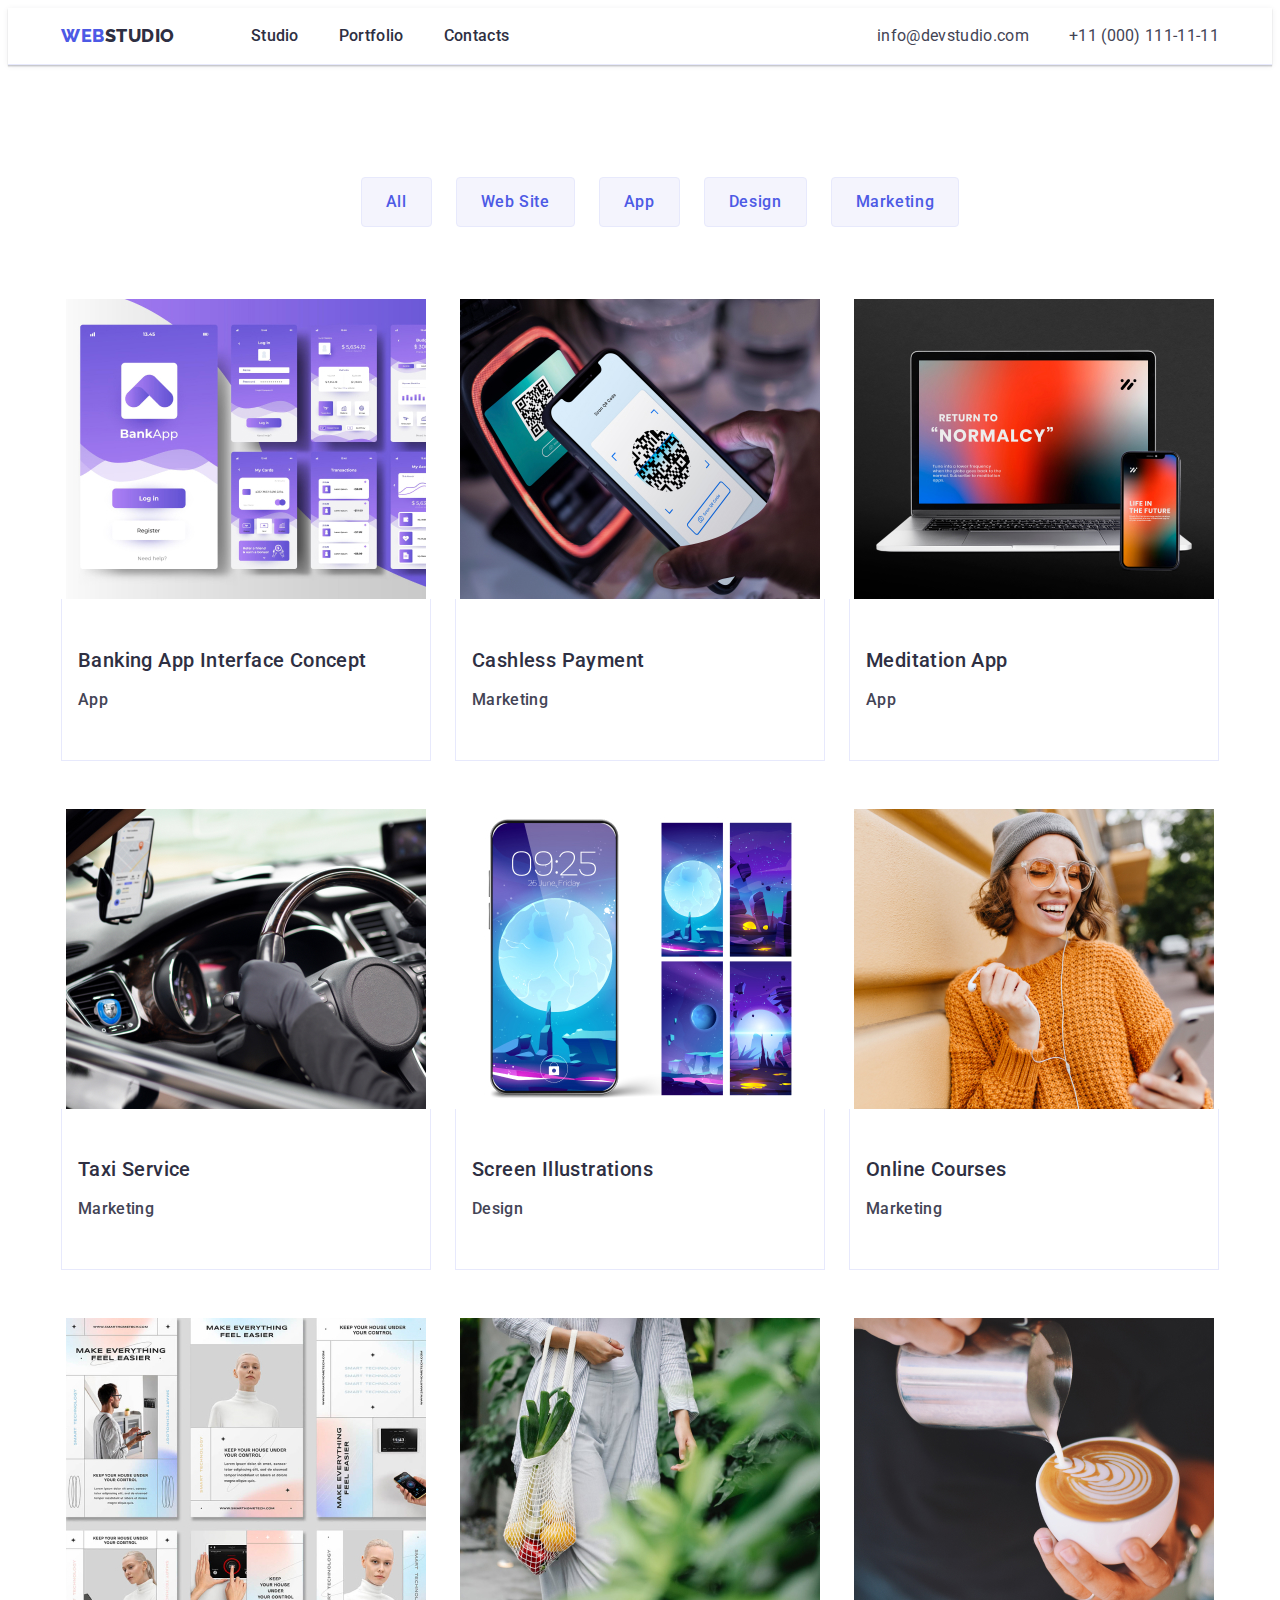
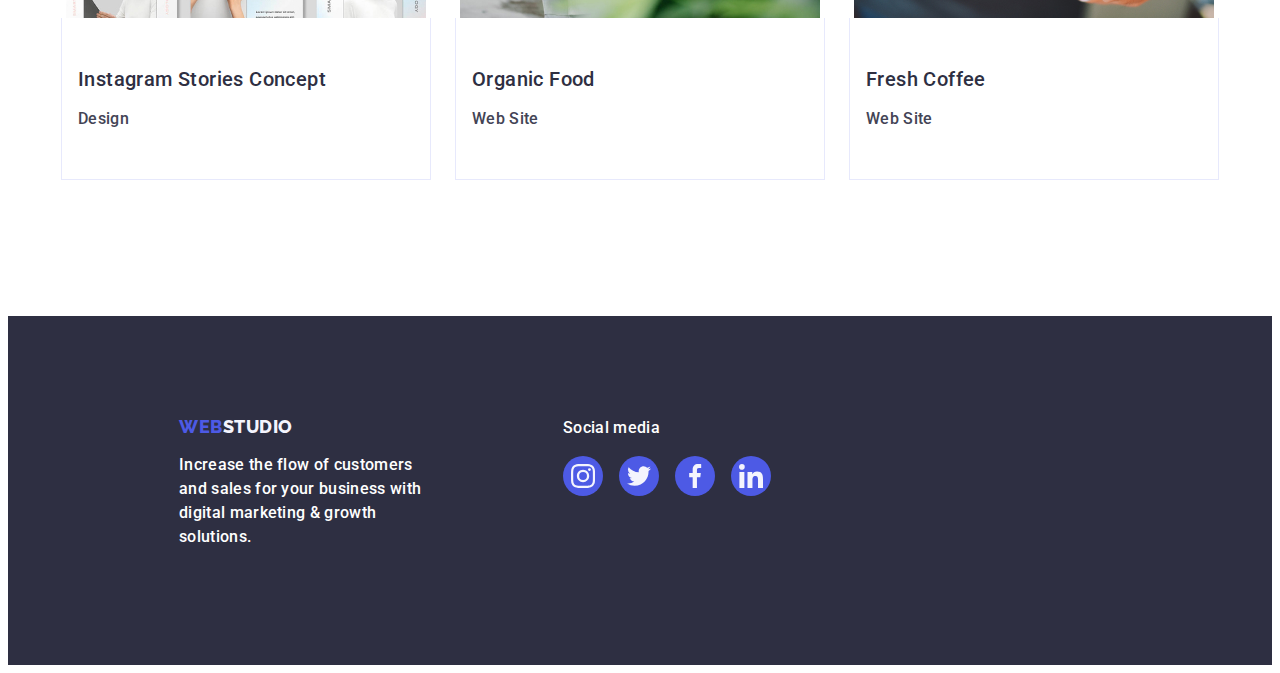
==== portfolio.html @ fb6425e7 "?" ====
<!DOCTYPE html>
<html lang="en">
  <head>
    <meta charset="UTF-8" />
    <meta http-equiv="X-UA-Compatible" content="IE=edge" />
    <meta name="viewport" content="width=device-width, initial-scale=1.0" />
    <title>Document</title>
    <!-- Fonts -->
    <link
      rel="stylesheet"
      href="https://cdnjs.cloudflare.com/ajax/libs/modern-normalize/1.1.0/modern-normalize.min.css"
      integrity="sha512-wpPYUAdjBVSE4KJnH1VR1HeZfpl1ub8YT/NKx4PuQ5NmX2tKuGu6U/JRp5y+Y8XG2tV+wKQpNHVUX03MfMFn9Q=="
      crossorigin="anonymous"
      referrerpolicy="no-referrer"
    />
    <link rel="preconnect" href="https://fonts.googleapis.com" />
    <link rel="preconnect" href="https://fonts.gstatic.com" crossorigin />
    <link
      href="https://fonts.googleapis.com/css2?family=Raleway:wght@800&family=Roboto:wght@400;500;700;900&display=swap"
      rel="stylesheet"
    />
    <!-- Custom -->
    <link rel="stylesheet" href="./css/styles.css" />
  </head>
  <body>
    <!--Header-->
    <header class="header">
      <div class="header-container container">
        <nav class="navigation">
          <a class="link-logo link" href="./index.html"
            >Web<span class="header-logo-text">Studio</span></a
          >
          <ul class="header-menu-list list">
            <li class="menu-item link">
              <a class="menu-link link header-link" href="./index.html"
                >Studio</a
              >
            </li>
            <li class="menu-item link">
              <a class="menu-link link header-link activ" href="./portfolio.html"
                >Portfolio</a
              >
            </li>
            <li class="menu-item link">
              <a class="menu-link link header-link" href="">Contacts</a>
            </li>
          </ul>
        </nav>
        <address class="header-address">
          <ul class="list header-menu-list">
            <li class="menu-item list">
              <a class="address-link link" href="mailto:info@devstudio.com"
                >info@devstudio.com</a
              >
            </li>
            <li class="menu-item list">
              <a class="address-link link" href="tel:+110001111111"
                >+11 (000) 111-11-11</a
              >
            </li>
          </ul>
        </address>
      </div>
    </header>
    <!-- Menu -->
    <main>
      <section class="filter">
        <div class="container">
          <h1 hidden>Our clients</h1>
          <!--Filter-->
          <ul class="filter-list list">
            <li class="list">
              <button class="filter-btn btn" type="button">All</button>
            </li>
            <li class="list">
              <button class="filter-btn btn" type="button">Web Site</button>
            </li>
            <li class="list">
              <button class="filter-btn btn" type="button">App</button>
            </li>
            <li class="list">
              <button class="filter-btn btn" type="button">Design</button>
            </li>
            <li class="list">
              <button class="filter-btn btn" type="button">Marketing</button>
            </li>
          </ul>
          <ul class="img-list list">
            <li class="filter-client link">
              <a class="img-link link" href="">
                <img
                  src="./images/bank.jpg"
                  alt="bank"
                  width="360"
                  height="300"
                />
                <div class="gallery-info">
                  <h2 class="gallery-title">Banking App Interface Concept</h2>
                  <p class="gallery-par">App</p>
                </div>
              </a>
            </li>
            <li class="filter-client link">
              <a class="img-link link" href="">
                <img
                  src="./images/cash.jpg"
                  alt="cash"
                  width="360"
                  height="300"
                />
                <div class="gallery-info">
                  <h2 class="gallery-title">Cashless Payment</h2>
                  <p class="gallery-par">Marketing</p>
                </div>
              </a>
            </li>
            <li class="filter-client link">
              <a class="img-link link" href="">
                <img
                  src="./images/meditation.jpg"
                  alt="meditation"
                  width="360"
                  height="300"
                />
                <div class="gallery-info">
                  <h2 class="gallery-title">Meditation App</h2>
                  <p class="gallery-par">App</p>
                </div>
              </a>
            </li>
            <li class="filter-client link">
              <a class="img-link link" href="">
                <img
                  src="./images/taxi.jpg"
                  alt="taxi"
                  width="360"
                  height="300"
                />
                <div class="gallery-info">
                  <h2 class="gallery-title">Taxi Service</h2>
                  <p class="gallery-par">Marketing</p>
                </div>
              </a>
            </li>
            <li class="filter-client link">
              <a class="img-link link" href="">
                <img
                  src="./images/screen.jpg"
                  alt="screen"
                  width="360"
                  height="300"
                />
                <div class="gallery-info">
                  <h2 class="gallery-title">Screen Illustrations</h2>
                  <p class="gallery-par">Design</p>
                </div>
              </a>
            </li>
            <li class="filter-client link">
              <a class="img-link link" href="">
                <img
                  src="./images/courses.jpg"
                  alt="courses"
                  width="360"
                  height="300"
                />
                <div class="gallery-info">
                  <h2 class="gallery-title">Online Courses</h2>
                  <p class="gallery-par">Marketing</p>
                </div>
              </a>
            </li>
            <li class="filter-client link">
              <a class="img-link link" href="">
                <img
                  src="./images/instagram.jpg"
                  alt="instagram"
                  width="360"
                  height="300"
                />
                <div class="gallery-info">
                  <h2 class="gallery-title">Instagram Stories Concept</h2>
                  <p class="gallery-par">Design</p>
                </div>
              </a>
            </li>
            <li class="filter-client link">
              <a class="img-link link" href="">
                <img
                  src="./images/food.jpg"
                  alt="food"
                  width="360"
                  height="300"
                />
                <div class="gallery-info">
                  <h2 class="gallery-title">Organic Food</h2>
                  <p class="gallery-par">Web Site</p>
                </div>
              </a>
            </li>
            <li class="filter-client link">
              <a class="img-link link" href="">
                <img
                  src="./images/coffee.jpg"
                  alt="coffee"
                  width="360"
                  height="300"
                />
                <div class="gallery-info">
                  <h2 class="gallery-title">Fresh Coffee</h2>
                  <p class="gallery-par">Web Site</p>
                </div>
              </a>
            </li>
          </ul>
        </div>
      </section>
    </main>
    <!-- Footer-->
    <footer class="footer">
      <div class="container container-div-footer">
        <div class="container-footer">
          <a class="footer-link link" href="./index.html"
            >Web<span class="logo-text">Studio</span></a
          >
          <p class="footer-par">
            Increase the flow of customers and sales for your business with
            digital marketing & growth solutions.
          </p>
        </div>
        <div class="container-footer container-social-footer">
          <p class="footer-par footer-par-sm">Social media</p>
          <ul class="footer-list-media list">
            <li class="footer-item-media">
              <a
                class="footer-link-media link"
                target="_blank"
                rel="noopener no-referrer"
                href=""
              >
                <svg class="media-icon" width="24" height="24">
                  <use href="./images/icons.svg#instagram"></use>
                </svg>
              </a>
            </li>
            <li class="footer-item-media">
              <a
                class="footer-link-media link"
                target="_blank"
                rel="noopener no-referrer"
                href=""
              >
                <svg class="media-icon" width="24" height="24">
                  <use href="./images/icons.svg#twitter"></use>
                </svg>
              </a>
            </li>
            <li class="footer-item-media">
              <a
                class="footer-link-media link"
                target="_blank"
                rel="noopener no-referrer"
                href=""
              >
                <svg class="media-icon" width="24" height="24">
                  <use href="./images/icons.svg#facebook"></use>
                </svg>
              </a>
            </li>
            <li class="footer-item-media">
              <a
                class="footer-link-media link"
                target="_blank"
                rel="noopener no-referrer"
                href=""
              >
                <svg class="media-icon" width="24" height="24">
                  <use href="./images/icons.svg#linkedin"></use>
                </svg>
              </a>
            </li>
          </ul>
        </div>
      </div>
    </footer>
  </body>
</html>
---- css/styles.css ----
:root {
    --color-iris: #4d5ae5;
    --color-ocean: #404bbf;
    --color-navy-blue: #2e2f42;
    --color-green: #31d0aa;
    --color-slate: #434455;
    --color-light-slate: #8e8f99;
    --color-cornflower: #e7e9fc;
    --color-cloud: #f4f4fd;
    --color-navy-blue-modal: #2e2f42;
    --color-grey: #2e2f42;
    --header-white: #ffffff;
    --color-dairy: #fcfcfc;
}

body {
    font-family: 'Roboto', sans-serif;
    color: var(--color-slate);
    background-color: var(--header-white);
}

img {
    display: block;
    margin: auto;
}

.link {
    text-decoration: none;

}
.list {
    list-style: none;
}
.container {
    width: 1158px;
    margin: 0 auto;
    padding: 0 15px;
}

/* ======HEADER====== */
.header {
    border-bottom: 1px solid #e7e9fc;
    box-shadow: 0px 2px 1px rgba(46, 47, 66, 0.08),
    0px 1px 1px rgba(46, 47, 66, 0.16), 
    0px 1px 6px rgba(46, 47, 66, 0.08);
}
.navigation {
    display: flex;
    align-items: center;
}
.header-container {
    display: flex;
    align-items: center;
    padding: 0 15px;
}
.header-menu-list {
    display: flex;
    gap: 40px;
    padding-left: 0px;
    position: relative;
    color: #404bbf;
    transition: color 250ms cubic-bezier(0.4, 0, 0.2, 1);
}
.menu-link::after {
    content: '';
    position: absolute;
    left: 0;
    bottom: -1px;
    height: 4px;
    border-radius: 2px;
    display: block;
}
.menu-link.active::after {
    background-color: #404bbf;
}
.header-menu-last {
    display: flex;
    gap: 40px;
    padding-left: 0px;
}
.header-link {
    padding: 24px 0 24px;
}
.link-logo{
    font-family: 'Raleway', sans-serif;
    font-weight: 800;
    font-size: 18px;
    line-height: 1.17;
    display: flex;
    align-items: center;
    letter-spacing: 0.03em;
    text-transform: uppercase;
    color: var(--color-iris);
    margin-right: 76px;
}
.header-logo-text {
    color: var(--color-grey);
}
.menu-link {
    color: var(--color-grey);
}
.menu-link:hover,
.menu-link:focus {
    color: var(--color-ocean);
}
/* span Studio */
.logo-text {
    color: var(--color-cloud);
}
.menu-list {
    text-decoration: none;
}
.menu-item {
    font-weight: 500;
    font-size: 16px;
    line-height: 1.5;
    letter-spacing: 0.02em;
    color: var(--color-navy-blue-modal);
}

/* ADDRESS */
.header-address {
    font-style: normal;
    margin-left: auto;
    padding-left: 0px;
}
.address-link {
    font-size: 16px;
    line-height: 1.5;
    letter-spacing: 0.02em;
    color: var(--color-slate);
    font-weight: 400;
}
.address-link:hover,
.address-link:focus {
    color: var(--color-ocean);
}

/* =========Hero========== */
.hero {
    background-color: var(--color-grey);
    background-image: linear-gradient(rgba(46, 47, 66, 0.7),
    rgba(46, 47, 66, 0.7)), url(../images/people-office.jpg);
    max-width: 1440px;
    background-repeat: no-repeat;
    background-position: center;
    background-size: cover;
    margin-left: auto;
    margin-right: auto;
    padding-top: 188px;
    padding-bottom: 188px;
}
.hero-title {
    font-size: 56px;
    line-height: 1.07;
    text-align: center;
    letter-spacing: 0.02em;
    color: #ffffff;
    max-width: 496px;
    margin: auto;
}
.hero-btn {
    background-color: #4D5AE5;
    font-family: 'Roboto', sans-serif;
    font-weight: 500;
    font-size: 16px;
    line-height: 1.5;
    letter-spacing: 0.04em;
    color: #ffffff;
    cursor: pointer;
    margin: auto;
    margin-top: 48px;
    display: block;
    min-width: 169px;
    height: 56px;
    border: none;
    border-radius: 4px;
}
button:hover,
button:focus {
    background-color: var(--color-ocean);
}
/**
  |============================
  | Hero image
  |============================
*/
.container-img-about {
    display: flex;
    align-items: center;
    justify-content: center;
    height: 112px;
    background-color: #f4f4fd;
    border-radius: 4px;
    margin-bottom: 8px;
}

/* =======ABOUT======== */
.about {
    padding: 120px 0 120px;
}
.about-list {
    display: flex;
    gap: 24px;

    padding-left: 0;
}
.about-item{
    width: calc((100% - 72px) / 4);
}
.about-text {
    font-weight: 500;
    font-size: 20px;
    line-height: 1.2;
    letter-spacing: 0.02em;
    color: var(--color-navy-blue-modal);
    margin: 0;
    margin-bottom: 8px;
}
.par {
    font-size: 16px;
    line-height: 1.5;
    letter-spacing: 0.02em;
    color: var(--color-slate);
}
/* ========PORTFOLIO======== */
.portfolio {
    padding-bottom: 120px;

}
.portfolio-text {
    font-size: 36px;
    line-height: 1.11;
    text-align: center;
    letter-spacing: 0.02em;
    text-transform: capitalize;
    color: var(--color-grey);
    margin-top: 0;
    margin-bottom: 72px;
}
.portfolio-list {
    display: flex;
    gap: 24px;

    padding-left: 0;
}
.portfolio-item {
    flex-basis: calc((100% - 48px) / 3);
}
/* ========TEAM======== */
.team {
    background-color: #F4F4FD;

    padding: 120px 0 120px;
}
.team-text {
    font-size: 36px;
    line-height: 1.11;
    text-align: center;
    letter-spacing: 0.02em;
    text-transform: capitalize;
    color: var(--color-grey);
    margin-top: 0;
    margin-bottom: 72px;
}
.team-list {
    display: flex;
    gap: 24px;
    padding-left: 0;
}
.team-item {
    background-color: #FFFFFF;

    width: calc((100% - 3 * 24px) / 4);

    box-shadow: 0px 1px 6px 
    rgba(46, 47, 66, 0.08),
    0px 1px 1px rgba(46, 47, 66, 0.16), 
    0px 2px 1px rgba(46, 47, 66, 0.08);
    border-radius: 0px 0px 4px 4px;
}
.team-info {
    padding: 32px 0;
}
.team-title {
    font-weight: 500;
    font-size: 20px;
    line-height: 1.2;
    letter-spacing: 0.02em;
    color: var(--color-grey);

    text-align: center;
    margin-bottom: 8px;
}
.team-par {
    font-size: 16px;
    line-height: 1.5;
    letter-spacing: 0.02em;
    color: var(--color-slate);
    
    text-align: center;
}
/**
  |============================
  | Social icon
  |============================
*/
.socials {
    display: flex;
    justify-content: center;
    align-items: center;
    gap: 24px;
    padding: initial;
}
.socials-link {
    display: flex;
    align-items: center;
    justify-content: center;
    width: 40px;
    height: 40px;
    background-color: #4d5ae5;
    border-radius: 50%;
}
.socials-link:hover,
.socials-link:focus {
    background-color: #404bbf;
}
.socials-icon {
    fill:#f4f4fd;
}
/* Customers */
.customers {
    padding-top: 120px;
    padding-bottom: 120px;
}
.customers-tittle {
    font-size: 36px;
    line-height: 1.1;
    text-align: center;
    letter-spacing: 0.02em;
    text-transform: capitalize;
    color: var(--color-grey);
    margin-top: 0;
    margin-bottom: 72px;
}
.customers-list {
    display: flex;
    gap: 24px;
    padding-left: 0;
}
.customers-item {
    width: calc((100% - 120px) / 6);
    height: 88px;
}
.customers-link {
    width: 100%;
    height: 100%;
    border: 1px solid #8e8f99;
    border-radius: 4px;
    display: flex;
    align-items: center;
    justify-content: center;
    color:#8e8f99;
}
.customers-link:hover,
.customers-link:focus {
    border-color: #404bbf;
    color: #404bbf;
}
.customer-icon {
    fill: currentColor;
}
/* ========FOOTER======== */
.footer {
    background-color: var(--color-grey);
    padding: 100px 0;
}
.container-div-footer {
    display: flex;
    align-items: baseline;
    margin-left: 156px;
}
.container-footer {
    align-items: baseline;
    gap: 120px;
}
.container-social-footer {
    margin-left: 120px;
}
.footer-link {
    font-family: 'Raleway', sans-serif;
    font-weight: 800;
    font-size: 18px;
    line-height: 1.17;
    letter-spacing: 0.03em;
    text-transform: uppercase;
    color: var(--color-iris); 
    display: inline-block;
    margin-bottom: 16px;
}
.footer-par {
    max-width: 264px;
    color: #FFFFFF;
    margin-top: 0;
    margin-bottom: 16px;
    font-weight: 500;
    font-size: 16px;
    line-height: 1.5;
    letter-spacing: 0.02em;
}
.media-icon {
    fill: #f4f4fd;
}
.footer-span {
    color: var(--color-cloud);
}
.footer-list-media {
    display: flex;
    gap: 16px;
    padding: 0;
}
.footer-item-media {
    width: 40px;
    height: 40px;
}
.footer-link-media {
    width: 100%;
    height: 100%;
    background-color: #4d5ae5;
    border-radius: 50%;
    display: flex;
    align-items: center;
    justify-content: center;
}
.footer-link-media:hover,
.footer-link-media:focus {
    background-color: #31d0aa;
}
/* =======FILTER======= */
.filter-btn {
    font-family: 'Roboto', sans-serif;
    font-weight: 500;
    font-size: 16px;
    line-height: 1.5;
    letter-spacing: 0.04em;
    color: var(--color-iris);
    background-color: var(--color-cloud);
    cursor: pointer;
}
.btn:hover,
.btn:focus {
    color: #FFFFFF;
    background-color: var(--color-ocean);
}
.gallery-title {
    font-weight: 500;
    font-size: 20px;
    line-height: 1.2;
    letter-spacing: 0.02em;
    color:  var(--color-navy-blue-modal);
}
.gallery-par {
    font-size: 16px;
    line-height: 1.5;
    letter-spacing: 0.02em;
    color: var(--color-slate);
}
.filter-client {
    font-weight: 500;
    font-size: 20px;
    line-height: 1.2;
    letter-spacing: 0.02em;
    color: var(--color-navy-blue);
}
.logo-text-portfolio {
    color: var(--color-grey);
}
.footer-text-portfolio {
    color: var(--color-cloud);
}

/**
  |============================
  |  Portfolio
  |============================
  */
  
/* Filter*/
.filter {
    padding: 96px 0 120px;

}
.filter-list {
    display: flex;
    justify-content: center;
    gap: 24px;
    margin-bottom: 72px
}
.filter-btn {
    padding: 12px 24px 12px;
    border: 1px solid #e7e9fc;
    border-radius: 4px;
}
.filter-btn:hover,
.filter-btn:focus {
    border: 1px solid transparent;
    box-shadow: 0px 3px 1px rgba(0, 0, 0, 0.1),
    0px 2px 1px rgba(0, 0, 0, 0.08),
    0px 2px 2px rgba(0, 0, 0, 0.12);
}
.img-link {
    display: block;  
}
.img-link:hover,
.img-link:focus {
    box-shadow: 0px 1px 6px rgba(46, 47, 66, 0.08),
    0px 1px 1px rgba(46, 47, 66, 0.16), 
    0px 2px 1px rgba(46, 47, 66, 0.08);
}
.img-list {
    display: flex;
    flex-wrap: wrap;
    column-gap: 24px;
    row-gap: 48px;
    padding-left: 0;
}
.filter-client {
    width: calc((100% - 48px) / 3);

    display: block;
}
.filter-client:hover,
.filter-client:focus {
    box-shadow: 0px 1px 6px rgba(46, 47, 66, 0.08), 
    0px 1px 1px rgba(46, 47, 66, 0.16), 
    0px 2px 1px rgba(46, 47, 66, 0.08);
}
.gallery-info {
    padding: 32px 16px;
    border: 1px solid #e7e9fc;
    border-top: none;
}
.gallery-title {
    margin-bottom: 8px;
}
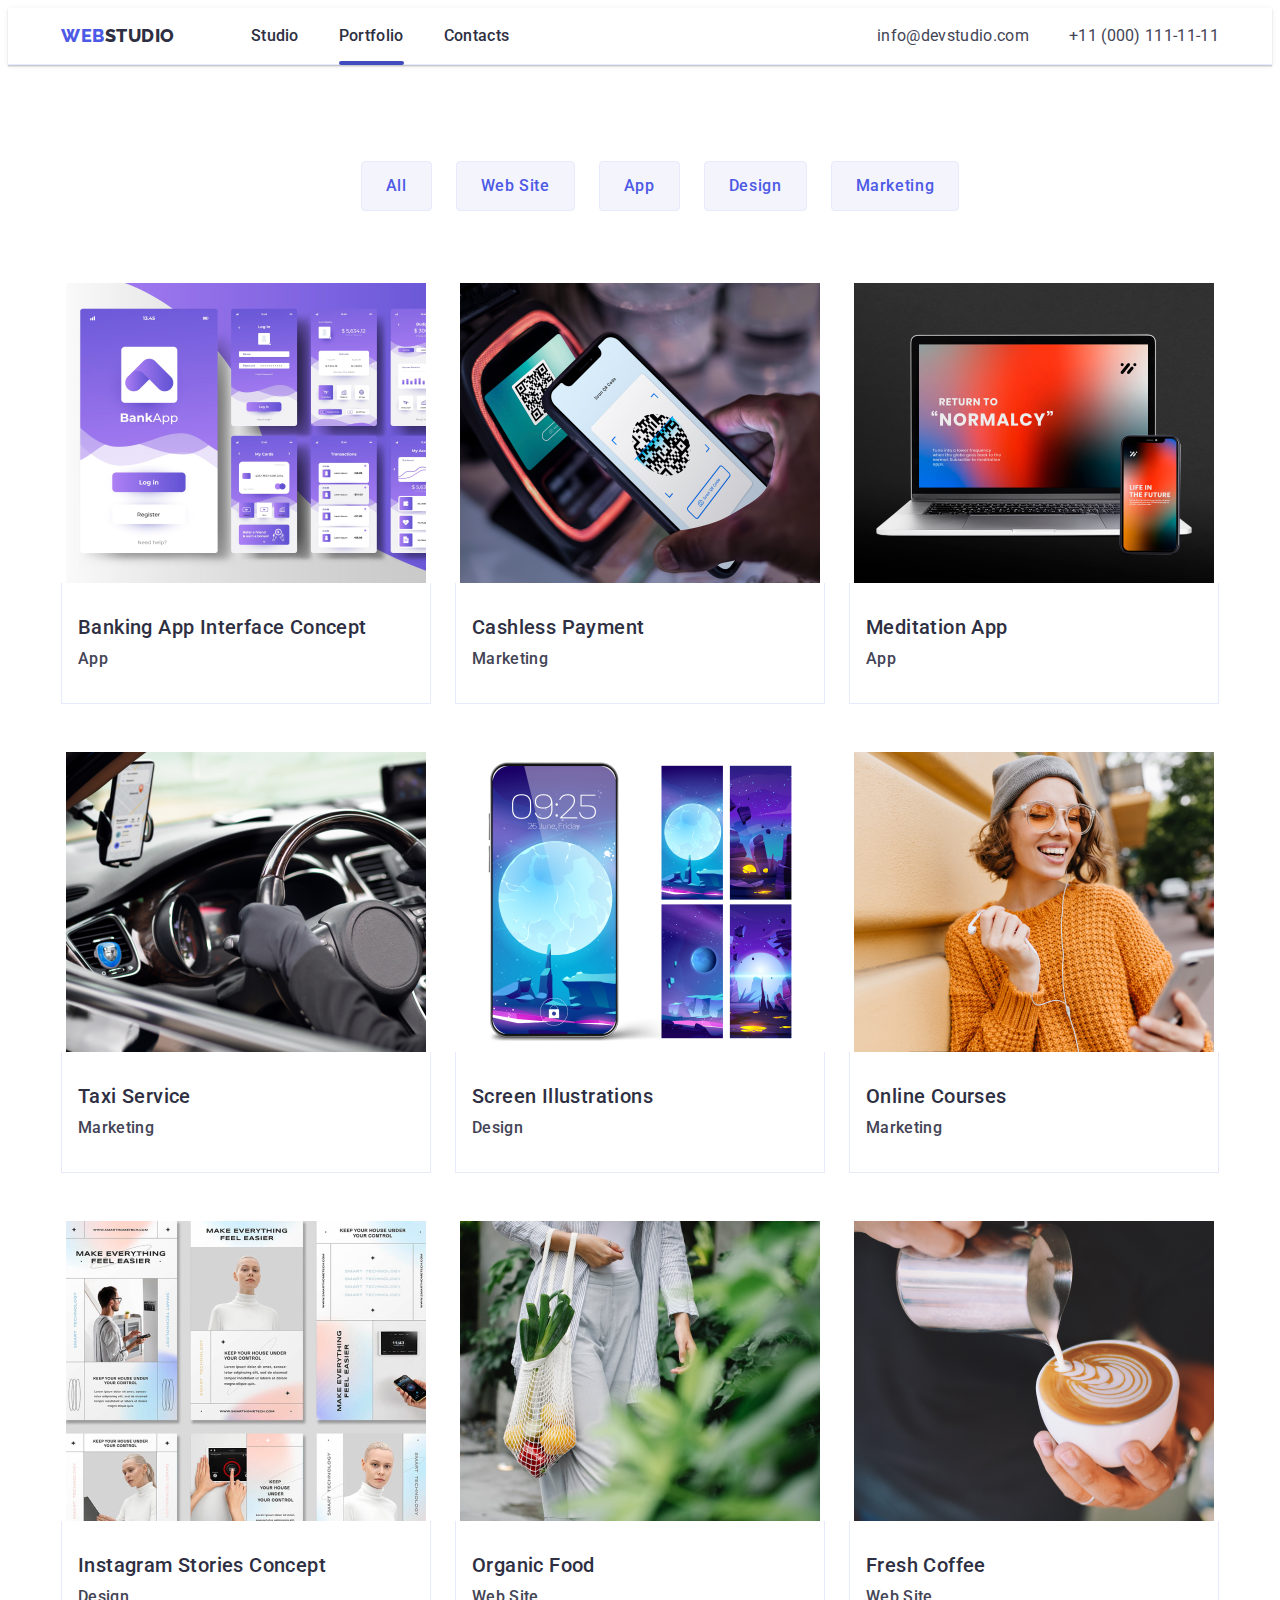
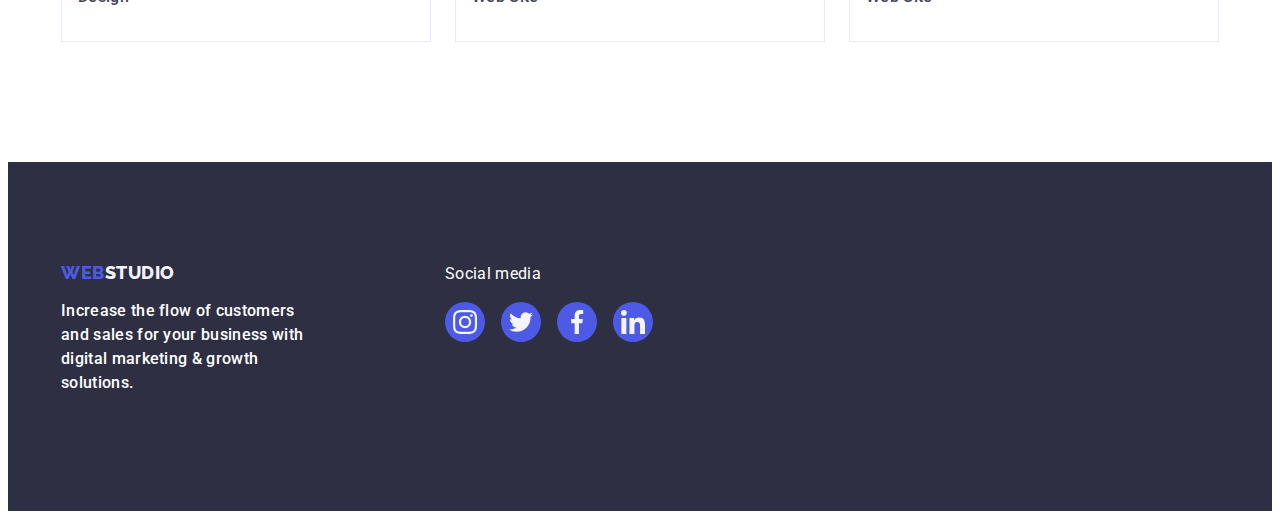
==== commit ce9d83dc: "Header +-" ====
--- a/portfolio.html
+++ b/portfolio.html
@@ -30,19 +30,19 @@
           <a class="link-logo link" href="./index.html"
             >Web<span class="header-logo-text">Studio</span></a
           >
-          <ul class="header-menu-list list">
-            <li class="menu-item link">
-              <a class="menu-link link header-link" href="./index.html"
+          <ul class="header-nav-list list">
+            <li class="header-nav-item link">
+              <a class="header-nav-link link menu-link" href="./index.html"
                 >Studio</a
               >
             </li>
-            <li class="menu-item link">
-              <a class="menu-link link header-link activ" href="./portfolio.html"
+            <li class="header-nav-item link">
+              <a class="header-nav-link link menu-link active" href="./portfolio.html"
                 >Portfolio</a
               >
             </li>
-            <li class="menu-item link">
-              <a class="menu-link link header-link" href="">Contacts</a>
+            <li class="header-nav-item link">
+              <a class="header-nav-link link menu-link" href="">Contacts</a>
             </li>
           </ul>
         </nav>
--- a/css/styles.css
+++ b/css/styles.css
@@ -53,27 +53,34 @@
     align-items: center;
     padding: 0 15px;
 }
-.header-menu-list {
+.header-nav-list {
     display: flex;
     gap: 40px;
     padding-left: 0px;
+}
+.header-nav-item {
+    font-weight: 500;
+    font-size: 16px;
+    line-height: 1.5;
+    letter-spacing: 0.02em;
+    color: var(--color-navy-blue-modal);
     position: relative;
     color: #404bbf;
-    transition: color 250ms cubic-bezier(0.4, 0, 0.2, 1);
-}
-.menu-link::after {
+}
+.header-nav-link::after {
     content: '';
     position: absolute;
     left: 0;
+    top: 35px;
     bottom: -1px;
     height: 4px;
+    width: 100%;
     border-radius: 2px;
-    display: block;
-}
-.menu-link.active::after {
+}
+.header-nav-link.active::after {
     background-color: #404bbf;
 }
-.header-menu-last {
+.header-menu-list {
     display: flex;
     gap: 40px;
     padding-left: 0px;
@@ -98,7 +105,10 @@
 }
 .menu-link {
     color: var(--color-grey);
-}
+    position: relative;
+}
+.header-nav-link:hover,
+.header-nav-link:focus,
 .menu-link:hover,
 .menu-link:focus {
     color: var(--color-ocean);
@@ -116,6 +126,9 @@
     line-height: 1.5;
     letter-spacing: 0.02em;
     color: var(--color-navy-blue-modal);
+    position: relative;
+    color: #404bbf;
+    transition: color 250ms cubic-bezier(0.4, 0, 0.2, 1);
 }
 
 /* ADDRESS */
@@ -202,7 +215,7 @@
 .about-list {
     display: flex;
     gap: 24px;
-
+    margin: 0;
     padding-left: 0;
 }
 .about-item{
@@ -222,11 +235,11 @@
     line-height: 1.5;
     letter-spacing: 0.02em;
     color: var(--color-slate);
+    margin: 0;
 }
 /* ========PORTFOLIO======== */
 .portfolio {
     padding-bottom: 120px;
-
 }
 .portfolio-text {
     font-size: 36px;
@@ -241,7 +254,7 @@
 .portfolio-list {
     display: flex;
     gap: 24px;
-
+    margin: 0;
     padding-left: 0;
 }
 .portfolio-item {
@@ -250,7 +263,6 @@
 /* ========TEAM======== */
 .team {
     background-color: #F4F4FD;
-
     padding: 120px 0 120px;
 }
 .team-text {
@@ -267,12 +279,11 @@
     display: flex;
     gap: 24px;
     padding-left: 0;
+    margin: 0;
 }
 .team-item {
     background-color: #FFFFFF;
-
     width: calc((100% - 3 * 24px) / 4);
-
     box-shadow: 0px 1px 6px 
     rgba(46, 47, 66, 0.08),
     0px 1px 1px rgba(46, 47, 66, 0.16), 
@@ -288,7 +299,7 @@
     line-height: 1.2;
     letter-spacing: 0.02em;
     color: var(--color-grey);
-
+    margin-top: 0;
     text-align: center;
     margin-bottom: 8px;
 }
@@ -297,7 +308,7 @@
     line-height: 1.5;
     letter-spacing: 0.02em;
     color: var(--color-slate);
-    
+    margin: 8px 0;
     text-align: center;
 }
 /**
@@ -325,6 +336,9 @@
 .socials-link:focus {
     background-color: #404bbf;
 }
+.socials-item {
+    transition: background-color 250ms cubic-bezier(0.4, 0, 0.2, 1);
+}
 .socials-icon {
     fill:#f4f4fd;
 }
@@ -347,10 +361,13 @@
     display: flex;
     gap: 24px;
     padding-left: 0;
+    margin: 0;
 }
 .customers-item {
     width: calc((100% - 120px) / 6);
     height: 88px;
+    transition: border-color 250ms cubic-bezier(0.4, 0, 0.2, 1),
+                color 250ms cubic-bezier(0.4, 0, 0.2, 1);
 }
 .customers-link {
     width: 100%;
@@ -378,7 +395,6 @@
 .container-div-footer {
     display: flex;
     align-items: baseline;
-    margin-left: 156px;
 }
 .container-footer {
     align-items: baseline;
@@ -408,6 +424,9 @@
     line-height: 1.5;
     letter-spacing: 0.02em;
 }
+.footer-par-sm {
+    font-weight: 400;
+}
 .media-icon {
     fill: #f4f4fd;
 }
@@ -418,10 +437,12 @@
     display: flex;
     gap: 16px;
     padding: 0;
+    margin: 0;
 }
 .footer-item-media {
     width: 40px;
     height: 40px;
+    transition: background-color 250ms cubic-bezier(0.4, 0, 0.2, 1);
 }
 .footer-link-media {
     width: 100%;
@@ -458,12 +479,15 @@
     line-height: 1.2;
     letter-spacing: 0.02em;
     color:  var(--color-navy-blue-modal);
+    margin-bottom: 8px;
+    margin-top: 0;
 }
 .gallery-par {
     font-size: 16px;
     line-height: 1.5;
     letter-spacing: 0.02em;
     color: var(--color-slate);
+    margin: 0;
 }
 .filter-client {
     font-weight: 500;
@@ -488,13 +512,13 @@
 /* Filter*/
 .filter {
     padding: 96px 0 120px;
-
 }
 .filter-list {
     display: flex;
     justify-content: center;
     gap: 24px;
-    margin-bottom: 72px
+    margin-bottom: 72px;
+    margin-top: 0;
 }
 .filter-btn {
     padding: 12px 24px 12px;
@@ -523,10 +547,10 @@
     column-gap: 24px;
     row-gap: 48px;
     padding-left: 0;
+    margin: 0;
 }
 .filter-client {
     width: calc((100% - 48px) / 3);
-
     display: block;
 }
 .filter-client:hover,
@@ -539,7 +563,4 @@
     padding: 32px 16px;
     border: 1px solid #e7e9fc;
     border-top: none;
-}
-.gallery-title {
-    margin-bottom: 8px;
 }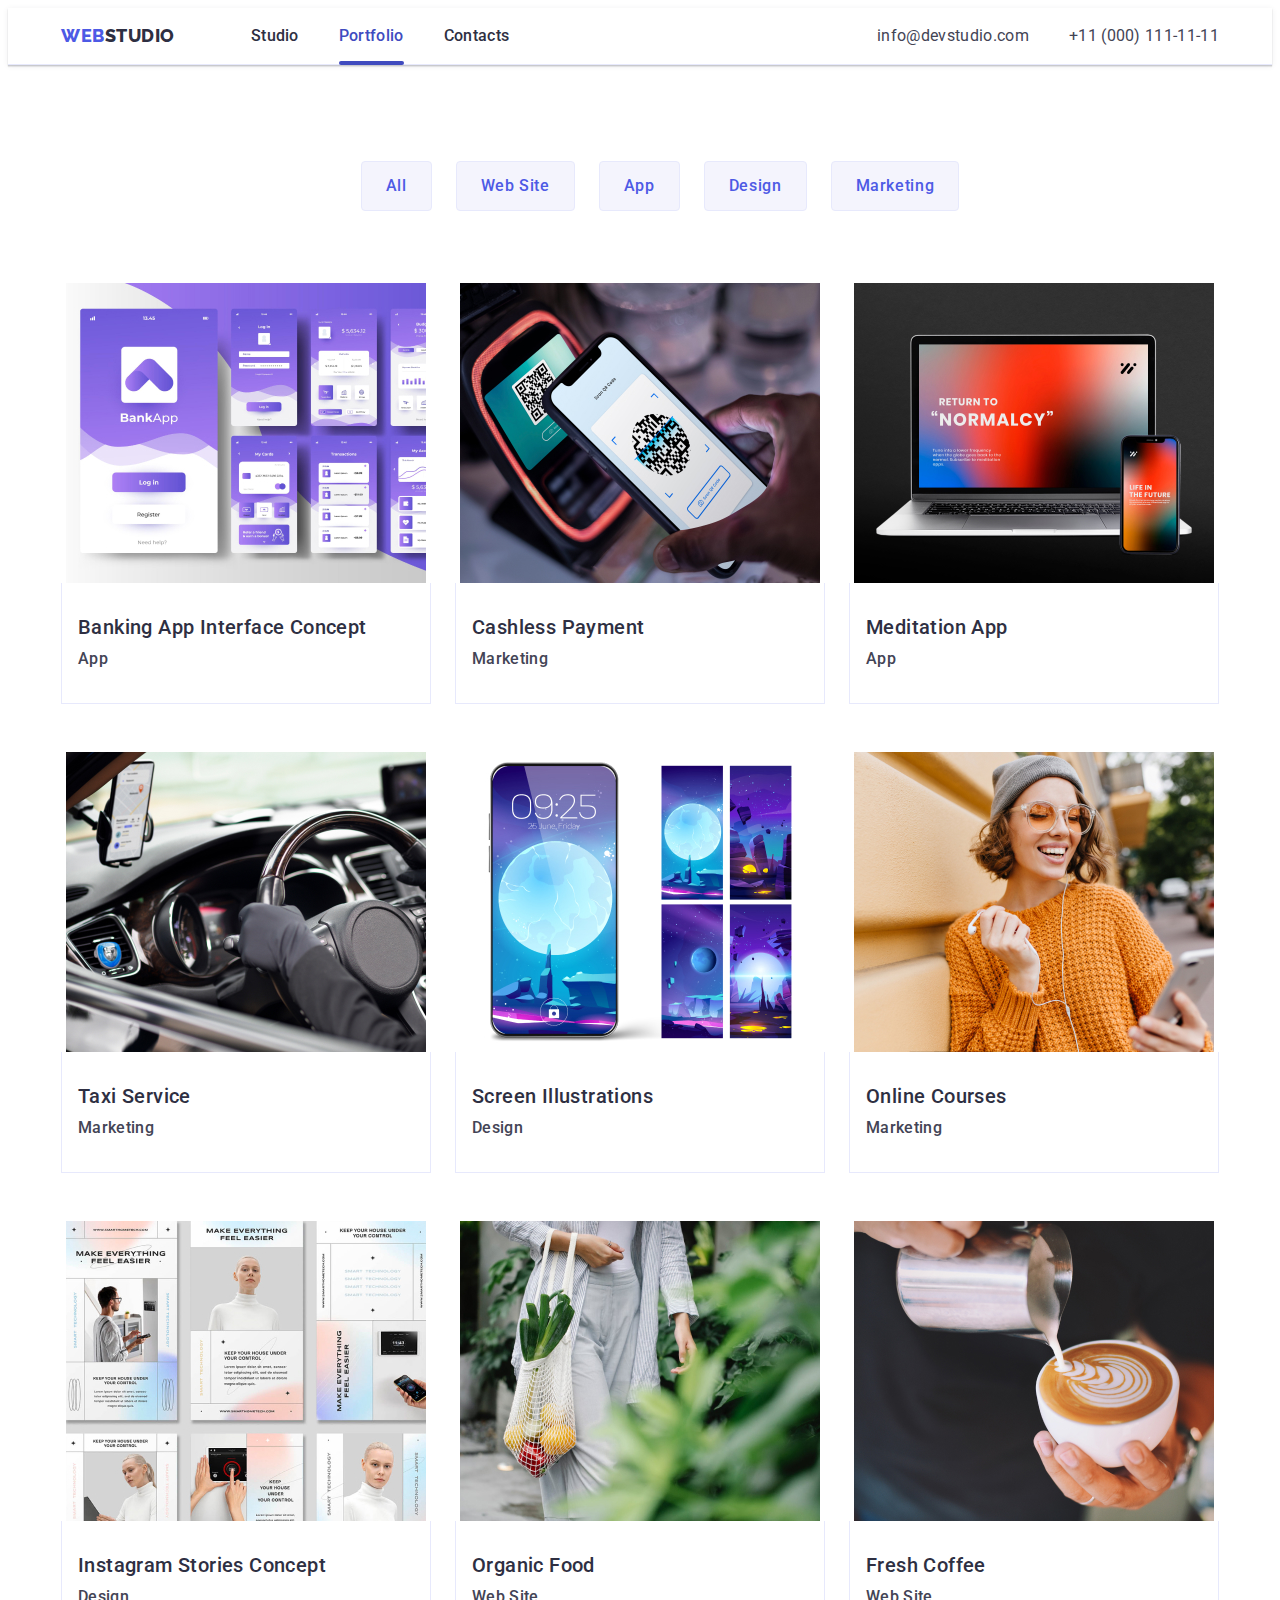
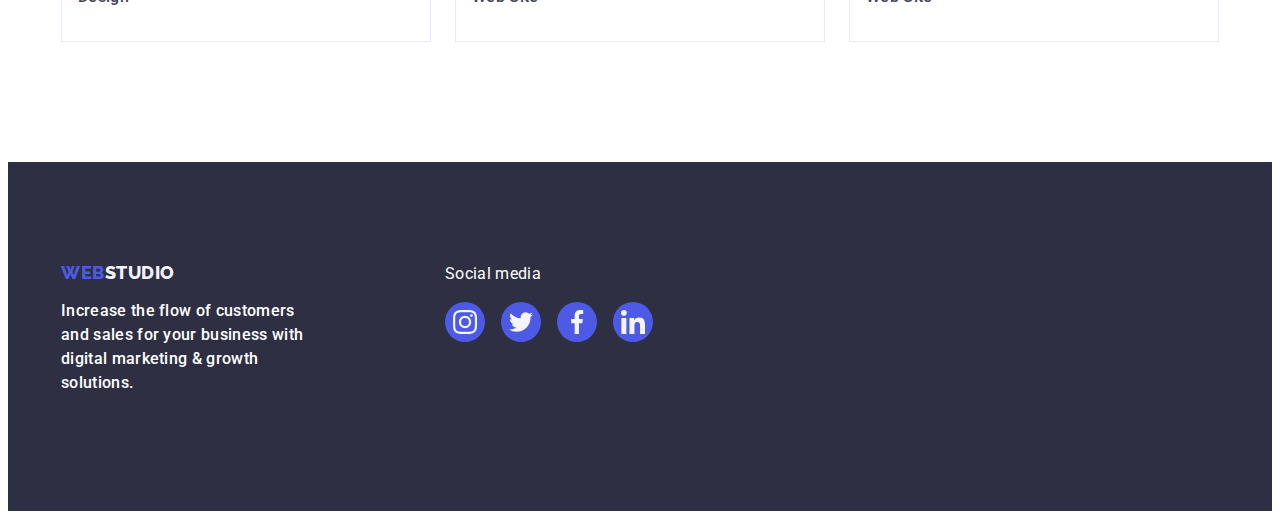
==== commit 8d3bad7a: "++" ====
--- a/portfolio.html
+++ b/portfolio.html
@@ -37,7 +37,7 @@
               >
             </li>
             <li class="header-nav-item link">
-              <a class="header-nav-link link menu-link active" href="./portfolio.html"
+              <a class="header-nav-link link active" href="./portfolio.html"
                 >Portfolio</a
               >
             </li>
@@ -88,12 +88,19 @@
           <ul class="img-list list">
             <li class="filter-client link">
               <a class="img-link link" href="">
+              <div class="thumb">
                 <img
                   src="./images/bank.jpg"
                   alt="bank"
                   width="360"
                   height="300"
                 />
+                <div class="overlay">
+                  <p class="overlay-text">14 Stylish and User-Friendly
+                  App Design Concepts · Task Manager App · Calorie Tracker App · 
+                  Exotic Fruit Ecommerce App · Cloud Storage App</p>
+                </div>
+              </div>
                 <div class="gallery-info">
                   <h2 class="gallery-title">Banking App Interface Concept</h2>
                   <p class="gallery-par">App</p>
@@ -102,12 +109,19 @@
             </li>
             <li class="filter-client link">
               <a class="img-link link" href="">
+              <div class="thumb">
                 <img
                   src="./images/cash.jpg"
                   alt="cash"
                   width="360"
                   height="300"
                 />
+                <div class="overlay">
+                  <p class="overlay-text">14 Stylish and User-Friendly
+                  App Design Concepts · Task Manager App · Calorie Tracker App · 
+                  Exotic Fruit Ecommerce App · Cloud Storage App</p>
+                </div>
+              </div>
                 <div class="gallery-info">
                   <h2 class="gallery-title">Cashless Payment</h2>
                   <p class="gallery-par">Marketing</p>
@@ -116,12 +130,19 @@
             </li>
             <li class="filter-client link">
               <a class="img-link link" href="">
+              <div class="thumb">
                 <img
                   src="./images/meditation.jpg"
                   alt="meditation"
                   width="360"
                   height="300"
                 />
+                <div class="overlay">
+                  <p class="overlay-text">14 Stylish and User-Friendly
+                  App Design Concepts · Task Manager App · Calorie Tracker App · 
+                  Exotic Fruit Ecommerce App · Cloud Storage App</p>
+                </div>
+              </div>
                 <div class="gallery-info">
                   <h2 class="gallery-title">Meditation App</h2>
                   <p class="gallery-par">App</p>
@@ -130,12 +151,19 @@
             </li>
             <li class="filter-client link">
               <a class="img-link link" href="">
+              <div class="thumb">
                 <img
                   src="./images/taxi.jpg"
                   alt="taxi"
                   width="360"
                   height="300"
                 />
+                <div class="overlay">
+                  <p class="overlay-text">14 Stylish and User-Friendly
+                  App Design Concepts · Task Manager App · Calorie Tracker App · 
+                  Exotic Fruit Ecommerce App · Cloud Storage App</p>
+                </div>
+              </div>
                 <div class="gallery-info">
                   <h2 class="gallery-title">Taxi Service</h2>
                   <p class="gallery-par">Marketing</p>
@@ -144,12 +172,19 @@
             </li>
             <li class="filter-client link">
               <a class="img-link link" href="">
+              <div class="thumb">
                 <img
                   src="./images/screen.jpg"
                   alt="screen"
                   width="360"
                   height="300"
                 />
+                <div class="overlay">
+                  <p class="overlay-text">14 Stylish and User-Friendly
+                  App Design Concepts · Task Manager App · Calorie Tracker App · 
+                  Exotic Fruit Ecommerce App · Cloud Storage App</p>
+                </div>
+              </div>
                 <div class="gallery-info">
                   <h2 class="gallery-title">Screen Illustrations</h2>
                   <p class="gallery-par">Design</p>
@@ -158,12 +193,19 @@
             </li>
             <li class="filter-client link">
               <a class="img-link link" href="">
+              <div class="thumb">
                 <img
                   src="./images/courses.jpg"
                   alt="courses"
                   width="360"
                   height="300"
                 />
+                <div class="overlay">
+                  <p class="overlay-text">14 Stylish and User-Friendly
+                  App Design Concepts · Task Manager App · Calorie Tracker App · 
+                  Exotic Fruit Ecommerce App · Cloud Storage App</p>
+                </div>
+              </div>
                 <div class="gallery-info">
                   <h2 class="gallery-title">Online Courses</h2>
                   <p class="gallery-par">Marketing</p>
@@ -172,12 +214,19 @@
             </li>
             <li class="filter-client link">
               <a class="img-link link" href="">
+              <div class="thumb">
                 <img
                   src="./images/instagram.jpg"
                   alt="instagram"
                   width="360"
                   height="300"
                 />
+                <div class="overlay">
+                  <p class="overlay-text">14 Stylish and User-Friendly
+                  App Design Concepts · Task Manager App · Calorie Tracker App · 
+                  Exotic Fruit Ecommerce App · Cloud Storage App</p>
+                </div>
+              </div>
                 <div class="gallery-info">
                   <h2 class="gallery-title">Instagram Stories Concept</h2>
                   <p class="gallery-par">Design</p>
@@ -186,12 +235,19 @@
             </li>
             <li class="filter-client link">
               <a class="img-link link" href="">
+              <div class="thumb">
                 <img
                   src="./images/food.jpg"
                   alt="food"
                   width="360"
                   height="300"
                 />
+                <div class="overlay">
+                  <p class="overlay-text">14 Stylish and User-Friendly
+                  App Design Concepts · Task Manager App · Calorie Tracker App · 
+                  Exotic Fruit Ecommerce App · Cloud Storage App</p>
+                </div>
+              </div>
                 <div class="gallery-info">
                   <h2 class="gallery-title">Organic Food</h2>
                   <p class="gallery-par">Web Site</p>
@@ -200,12 +256,19 @@
             </li>
             <li class="filter-client link">
               <a class="img-link link" href="">
+              <div class="thumb">
                 <img
                   src="./images/coffee.jpg"
                   alt="coffee"
                   width="360"
                   height="300"
                 />
+                <div class="overlay">
+                  <p class="overlay-text">14 Stylish and User-Friendly
+                  App Design Concepts · Task Manager App · Calorie Tracker App · 
+                  Exotic Fruit Ecommerce App · Cloud Storage App</p>
+                </div>
+              </div>
                 <div class="gallery-info">
                   <h2 class="gallery-title">Fresh Coffee</h2>
                   <p class="gallery-par">Web Site</p>
--- a/css/styles.css
+++ b/css/styles.css
@@ -37,7 +37,11 @@
     padding: 0 15px;
 }
 
-/* ======HEADER====== */
+/**
+  |============================
+  | Header
+  |============================
+*/ 
 .header {
     border-bottom: 1px solid #e7e9fc;
     box-shadow: 0px 2px 1px rgba(46, 47, 66, 0.08),
@@ -66,7 +70,13 @@
     color: var(--color-navy-blue-modal);
     position: relative;
     color: #404bbf;
-}
+    transition: color 250ms cubic-bezier(0.4, 0, 0.2, 1);
+}
+.header-nav-link {
+    color: #404bbf;
+    position: relative;
+}
+
 .header-nav-link::after {
     content: '';
     position: absolute;
@@ -126,8 +136,8 @@
     line-height: 1.5;
     letter-spacing: 0.02em;
     color: var(--color-navy-blue-modal);
-    position: relative;
-    color: #404bbf;
+    /* position: relative;
+    color: #404bbf; */
     transition: color 250ms cubic-bezier(0.4, 0, 0.2, 1);
 }
 
@@ -143,6 +153,7 @@
     letter-spacing: 0.02em;
     color: var(--color-slate);
     font-weight: 400;
+    transition: color 250ms cubic-bezier(0.4, 0, 0.2, 1);
 }
 .address-link:hover,
 .address-link:focus {
@@ -188,6 +199,7 @@
     height: 56px;
     border: none;
     border-radius: 4px;
+    transition: background-color 250ms cubic-bezier(0.4, 0, 0.2, 1);
 }
 button:hover,
 button:focus {
@@ -289,6 +301,7 @@
     0px 1px 1px rgba(46, 47, 66, 0.16), 
     0px 2px 1px rgba(46, 47, 66, 0.08);
     border-radius: 0px 0px 4px 4px;
+    transition: background-color 250ms cubic-bezier(0.4, 0, 0.2, 1);
 }
 .team-info {
     padding: 32px 0;
@@ -331,18 +344,22 @@
     height: 40px;
     background-color: #4d5ae5;
     border-radius: 50%;
+    transition: background-color 250ms cubic-bezier(0.4, 0, 0.2, 1);
 }
 .socials-link:hover,
 .socials-link:focus {
     background-color: #404bbf;
 }
-.socials-item {
-    transition: background-color 250ms cubic-bezier(0.4, 0, 0.2, 1);
-}
+/* .socials-item {  
+} */
 .socials-icon {
     fill:#f4f4fd;
 }
-/* Customers */
+/*
+  |============================
+  | Customers
+  |============================
+*/
 .customers {
     padding-top: 120px;
     padding-bottom: 120px;
@@ -366,8 +383,6 @@
 .customers-item {
     width: calc((100% - 120px) / 6);
     height: 88px;
-    transition: border-color 250ms cubic-bezier(0.4, 0, 0.2, 1),
-                color 250ms cubic-bezier(0.4, 0, 0.2, 1);
 }
 .customers-link {
     width: 100%;
@@ -378,6 +393,9 @@
     align-items: center;
     justify-content: center;
     color:#8e8f99;
+    transition: border-color 250ms cubic-bezier(0.4, 0, 0.2, 1),
+                color 250ms cubic-bezier(0.4, 0, 0.2, 1);
+
 }
 .customers-link:hover,
 .customers-link:focus {
@@ -442,7 +460,6 @@
 .footer-item-media {
     width: 40px;
     height: 40px;
-    transition: background-color 250ms cubic-bezier(0.4, 0, 0.2, 1);
 }
 .footer-link-media {
     width: 100%;
@@ -452,6 +469,7 @@
     display: flex;
     align-items: center;
     justify-content: center;
+    transition: background-color 250ms cubic-bezier(0.4, 0, 0.2, 1);
 }
 .footer-link-media:hover,
 .footer-link-media:focus {
@@ -524,6 +542,11 @@
     padding: 12px 24px 12px;
     border: 1px solid #e7e9fc;
     border-radius: 4px;
+
+    transition: color 250ms cubic-bezier(0.4, 0, 0.2, 1),
+        background-color 250ms cubic-bezier(0.4, 0, 0.2, 1),
+        border-color 250ms cubic-bezier(0.4, 0, 0.2, 1),
+        box-shadow 250ms cubic-bezier(0.4, 0, 0.2, 1);
 }
 .filter-btn:hover,
 .filter-btn:focus {
@@ -533,13 +556,15 @@
     0px 2px 2px rgba(0, 0, 0, 0.12);
 }
 .img-link {
-    display: block;  
+    display: block; 
+    transition: box-shadow 250ms cubic-bezier(0.4, 0, 0.2, 1);
 }
 .img-link:hover,
 .img-link:focus {
     box-shadow: 0px 1px 6px rgba(46, 47, 66, 0.08),
     0px 1px 1px rgba(46, 47, 66, 0.16), 
     0px 2px 1px rgba(46, 47, 66, 0.08);
+    transform: translateY(0%);
 }
 .img-list {
     display: flex;
@@ -559,8 +584,93 @@
     0px 1px 1px rgba(46, 47, 66, 0.16), 
     0px 2px 1px rgba(46, 47, 66, 0.08);
 }
+.thumb {
+    position: relative;
+    overflow: hidden;
+}
+.overlay-text {
+    position: absolute;
+    top: 0;
+    font-size: 16px;
+    line-height: 1.5;
+    letter-spacing: 0.02em;
+    color: #f4f4fd;
+    padding: 40px 32px;
+    background-color: #4d5ae5;
+    height: 100%;
+    width: 100%;
+    transform: translateY(100%);
+    transition: transform 250ms cubic-bezier(0.4, 0, 0.2, 1);
+}
 .gallery-info {
     padding: 32px 16px;
     border: 1px solid #e7e9fc;
     border-top: none;
-}+}
+
+/**
+  |============================
+  | Modal window
+  |============================
+*/
+
+.backdrop {
+    /* display: none; */
+
+    position: fixed;
+    top: 0;
+    left: 0;
+    width: 100%;
+    height: 100%;
+    background-color: rgba(46, 47, 66, 0.4);
+    transition: opacity 250ms cubic-bezier(0.4, 0, 0.2, 1), 
+                visibility 250ms cubic-bezier(0.4, 0, 0.2, 1);
+}
+.is-hidden {
+    opacity: 0;
+    visibility: hidden;
+    pointer-events: none;
+}
+.modal {
+    position: absolute;
+    top: 50%;
+    left: 50%;
+    transform: translate(-50%, -50%) scale(1);
+    width: 408px;
+    min-height: 584px;
+    background: #fcfcfc;
+    box-shadow: 0px 1px 1px rgba(0, 0, 0, 0.14), 
+                0px 1px 3px rgba(0, 0, 0, 0.12), 
+                0px 2px 1px rgba(0, 0, 0, 0.2);
+    border-radius: 4px;
+    transition: transform 250ms cubic-bezier(0.4, 0, 0.2, 1);
+}
+.modal-close-btn {
+    position: absolute;
+    top: 24px;
+    right: 24px;
+    width: 24px;
+    height: 24px;
+    border-radius: 50%;
+    display: flex;
+    align-items: center;
+    justify-content: center;
+    background-color: #e7e9fc;
+    border: 1px solid rgba(0, 0, 0, 0.1);
+    padding: 0;
+    cursor: pointer;
+    transition: background-color 250ms cubic-bezier(0.4, 0, 0.2, 1), 
+                border 250ms cubic-bezier(0.4, 0, 0.2, 1);
+}
+.modal-close-btn:hover,
+.modal-close-btn:focus {
+    background-color: #404bbf;
+    border: none;
+}
+.modal-close-icon {
+    transition: fill 250ms cubic-bezier(0.4, 0, 0.2, 1);
+}
+.modal-close-icon:hover,
+.modal-close-icon:focus {
+    fill: #ffffff;
+} 